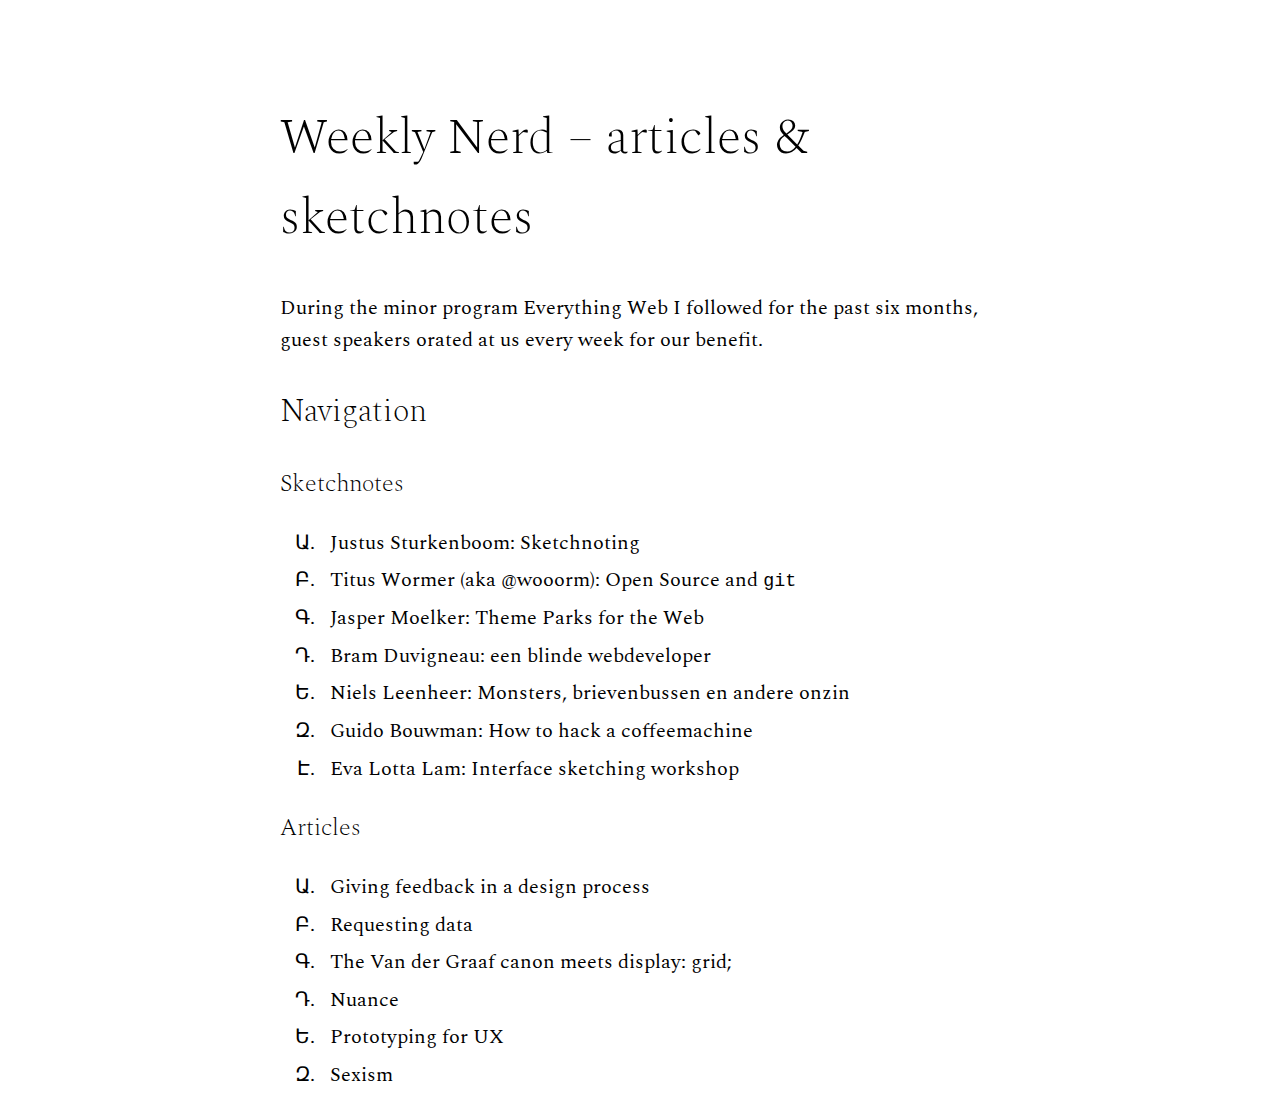
==== index.html @ 8a14a1b5 "publish articles and sketchnotes" ====
<!DOCTYPE html>
<html lang="en">
<head>
  <meta charset="utf-8">
  <title>Weekly Nerd :: Articles and Sketchnotes | nickrttn</title>
  <link href="https://fonts.googleapis.com/css?family=Spectral:300,300i,400,400i,700" rel="stylesheet">
  <style>
    html {
      font-size: 100%;
      font-size: calc(100% + 4 * (100vw - 320px) / 880);
      line-height: 1.6;
      box-sizing: border-box;
    }

    *, *:before, *:after {
      box-sizing: inherit;
    }

    body {
      font-family: 'Spectral', Georgia, serif;
      font-variant: common-ligatures;
    }

    body > * {
      margin: 0 auto;
    }

    h1, h2, h3 {
      font-weight: 200;
    }

    h1 {
      font-size: 2.44125em;
      margin-top: 2em;
    }

    h2 {
      font-size: 1.563em;
    }

    ul {
      list-style-type: armenian;
    }

    li {
      padding-left: .5em;
      margin-bottom: .25em;
    }

    p {
      margin: 1.5em 0;
      max-width: 72ch;
      max-width: 35em;
    }

    a {
      text-decoration: none;
      color: black;
      transition: all 120ms linear;
    }

    a:hover,
    a:focus  {
      text-decoration: underline;
      text-decoration-style: dotted;
      text-decoration-skip: ink;
      color: #F00000;
    }

    code {
      font-family: Menlo, Consolas, monospace;
      font-size: .9em;
    }

    @media screen and (min-width: 45em) {
      body > * {
        max-width: 35em;
        max-width: 72ch;
      }
    }

  </style>
</head>
<body>
  <main>
    <h1>Weekly Nerd – articles & sketchnotes</h1>
    <p>During the minor program Everything Web I followed for the past six months, guest speakers orated at us every week for our benefit. </p>
    <nav>
      <h2>Navigation</h2>
      <h3>Sketchnotes</h3>
      <ul>
        <li><a href="/sketchnotes/justus-sturkenboom.html">Justus Sturkenboom: Sketchnoting</a></li>
        <li><a href="/sketchnotes/titus-wormer.html">Titus Wormer (aka @wooorm): Open Source and <code>git</code></a></li>
        <li><a href="/sketchnotes/jasper-moelker.html">Jasper Moelker: Theme Parks for the Web</a></li>
        <li><a href="/sketchnotes/bram-duvigneau.html" lang="nl">Bram Duvigneau: een blinde webdeveloper</a></li>
        <li><a href="/sketchnotes/niels-leenheer.html" lang="nl">Niels Leenheer: Monsters, brievenbussen en andere onzin</a></li>
        <li><a href="/sketchnotes/guido-bouwman.html">Guido Bouwman: How to hack a coffeemachine</a></li>
        <li><a href="/sketchnotes/eva-lotta-lamm.html">Eva Lotta Lam: Interface sketching workshop</a></li>
      </ul>

      <h3>Articles</h3>
      <ul>
        <li><a href="/articles/feedback.html">Giving feedback in a design process</a></li>
        <li><a href="/articles/fetch.html">Requesting data</a></li>
        <li><a href="/articles/grid.html">The Van der Graaf canon meets display: grid;</a></li>
        <li><a href="/articles/nuance.html">Nuance</a></li>
        <li><a href="/articles/prototype.html">Prototyping for UX</a></li>
        <li><a href="/articles/sexism.html">Sexism</a></li>
      </ul>
    </nav>
  </main>
</body>
</html>
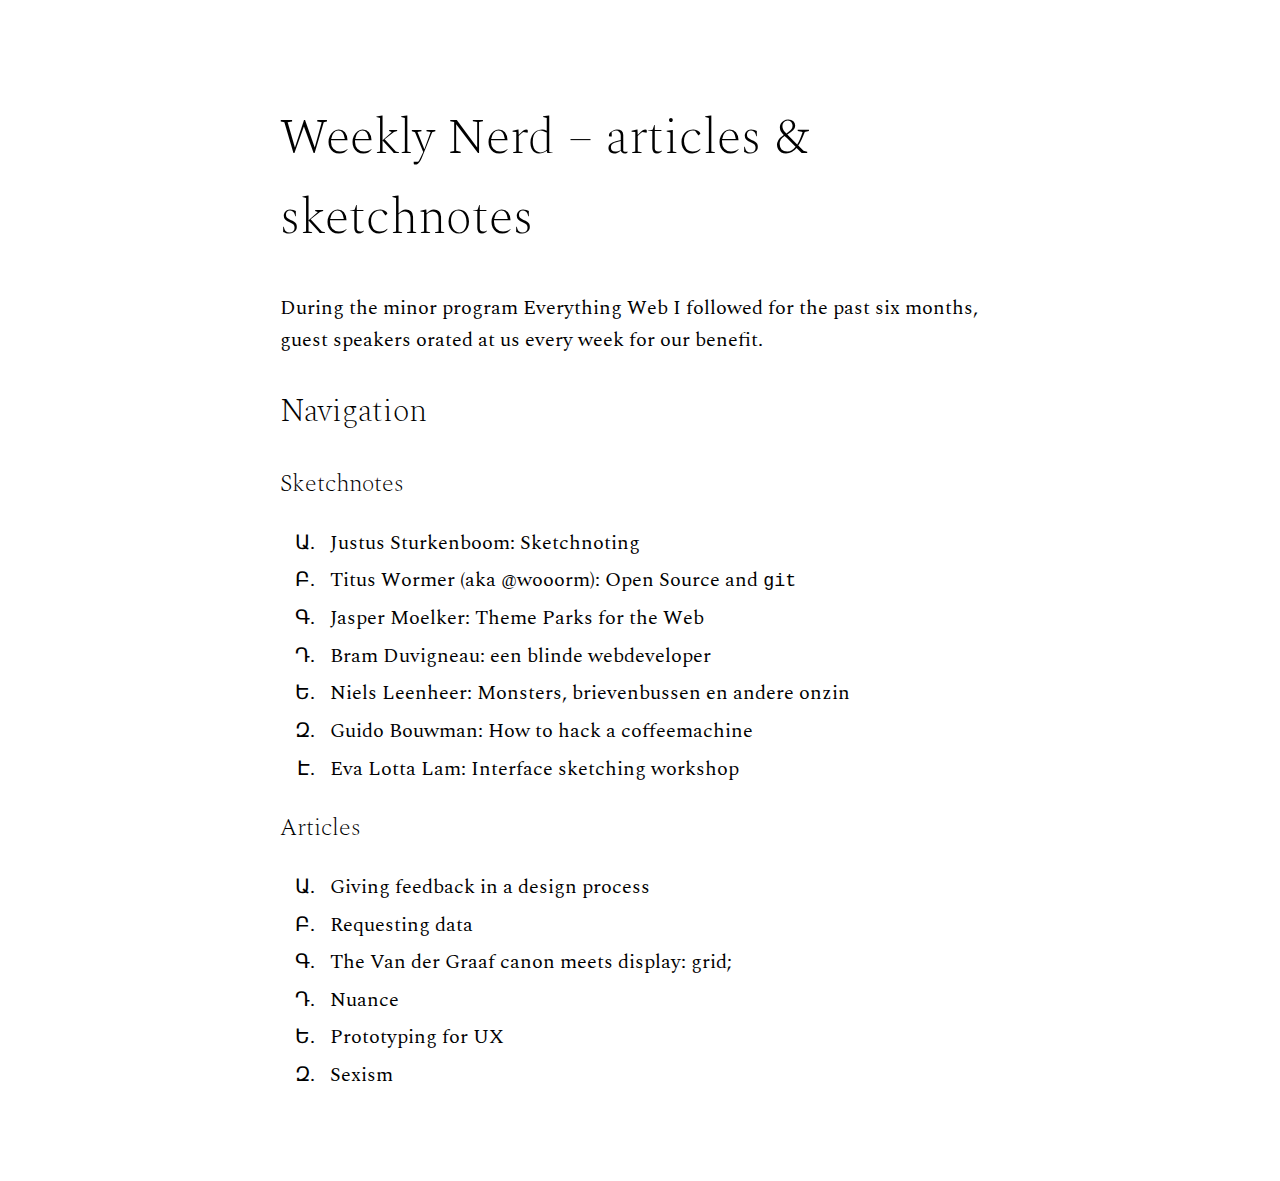
==== commit 966c2a23: "Added some padding at the bottom of the homepage" ====
--- a/index.html
+++ b/index.html
@@ -19,6 +19,7 @@
     body {
       font-family: 'Spectral', Georgia, serif;
       font-variant: common-ligatures;
+      line-height: 1.6;
     }
 
     body > * {
@@ -36,6 +37,10 @@
 
     h2 {
       font-size: 1.563em;
+    }
+
+    main {
+      padding-bottom: 3em;
     }
 
     ul {
@@ -89,23 +94,23 @@
       <h2>Navigation</h2>
       <h3>Sketchnotes</h3>
       <ul>
-        <li><a href="/sketchnotes/justus-sturkenboom.html">Justus Sturkenboom: Sketchnoting</a></li>
-        <li><a href="/sketchnotes/titus-wormer.html">Titus Wormer (aka @wooorm): Open Source and <code>git</code></a></li>
-        <li><a href="/sketchnotes/jasper-moelker.html">Jasper Moelker: Theme Parks for the Web</a></li>
-        <li><a href="/sketchnotes/bram-duvigneau.html" lang="nl">Bram Duvigneau: een blinde webdeveloper</a></li>
-        <li><a href="/sketchnotes/niels-leenheer.html" lang="nl">Niels Leenheer: Monsters, brievenbussen en andere onzin</a></li>
-        <li><a href="/sketchnotes/guido-bouwman.html">Guido Bouwman: How to hack a coffeemachine</a></li>
-        <li><a href="/sketchnotes/eva-lotta-lamm.html">Eva Lotta Lam: Interface sketching workshop</a></li>
+        <li><a href="sketchnotes/justus-sturkenboom.html">Justus Sturkenboom: Sketchnoting</a></li>
+        <li><a href="sketchnotes/titus-wormer.html">Titus Wormer (aka @wooorm): Open Source and <code>git</code></a></li>
+        <li><a href="sketchnotes/jasper-moelker.html">Jasper Moelker: Theme Parks for the Web</a></li>
+        <li><a href="sketchnotes/bram-duvigneau.html" lang="nl">Bram Duvigneau: een blinde webdeveloper</a></li>
+        <li><a href="sketchnotes/niels-leenheer.html" lang="nl">Niels Leenheer: Monsters, brievenbussen en andere onzin</a></li>
+        <li><a href="sketchnotes/guido-bouwman.html">Guido Bouwman: How to hack a coffeemachine</a></li>
+        <li><a href="sketchnotes/eva-lotta-lamm.html">Eva Lotta Lam: Interface sketching workshop</a></li>
       </ul>
 
       <h3>Articles</h3>
       <ul>
-        <li><a href="/articles/feedback.html">Giving feedback in a design process</a></li>
-        <li><a href="/articles/fetch.html">Requesting data</a></li>
-        <li><a href="/articles/grid.html">The Van der Graaf canon meets display: grid;</a></li>
-        <li><a href="/articles/nuance.html">Nuance</a></li>
-        <li><a href="/articles/prototype.html">Prototyping for UX</a></li>
-        <li><a href="/articles/sexism.html">Sexism</a></li>
+        <li><a href="articles/feedback.html">Giving feedback in a design process</a></li>
+        <li><a href="articles/fetch.html">Requesting data</a></li>
+        <li><a href="articles/grid.html">The Van der Graaf canon meets display: grid;</a></li>
+        <li><a href="articles/nuance.html">Nuance</a></li>
+        <li><a href="articles/prototype.html">Prototyping for UX</a></li>
+        <li><a href="articles/sexism.html">Sexism</a></li>
       </ul>
     </nav>
   </main>
